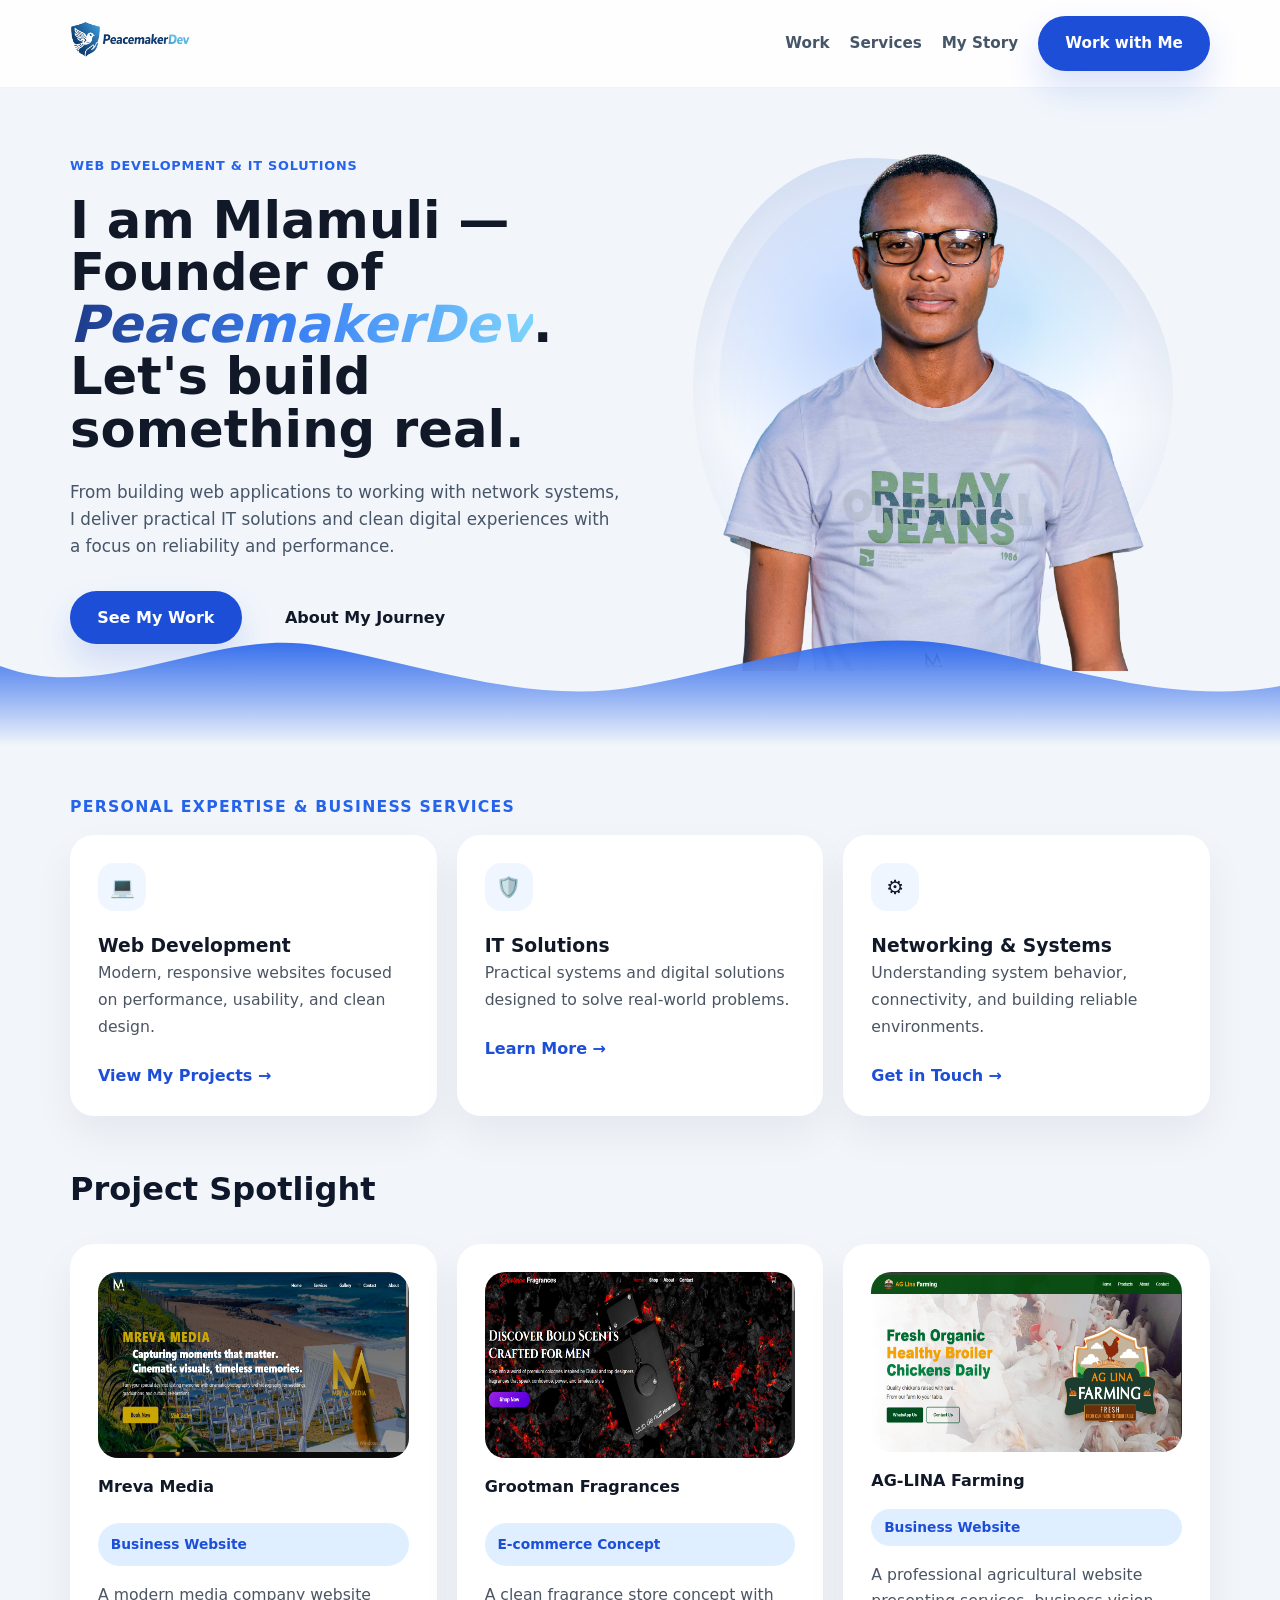
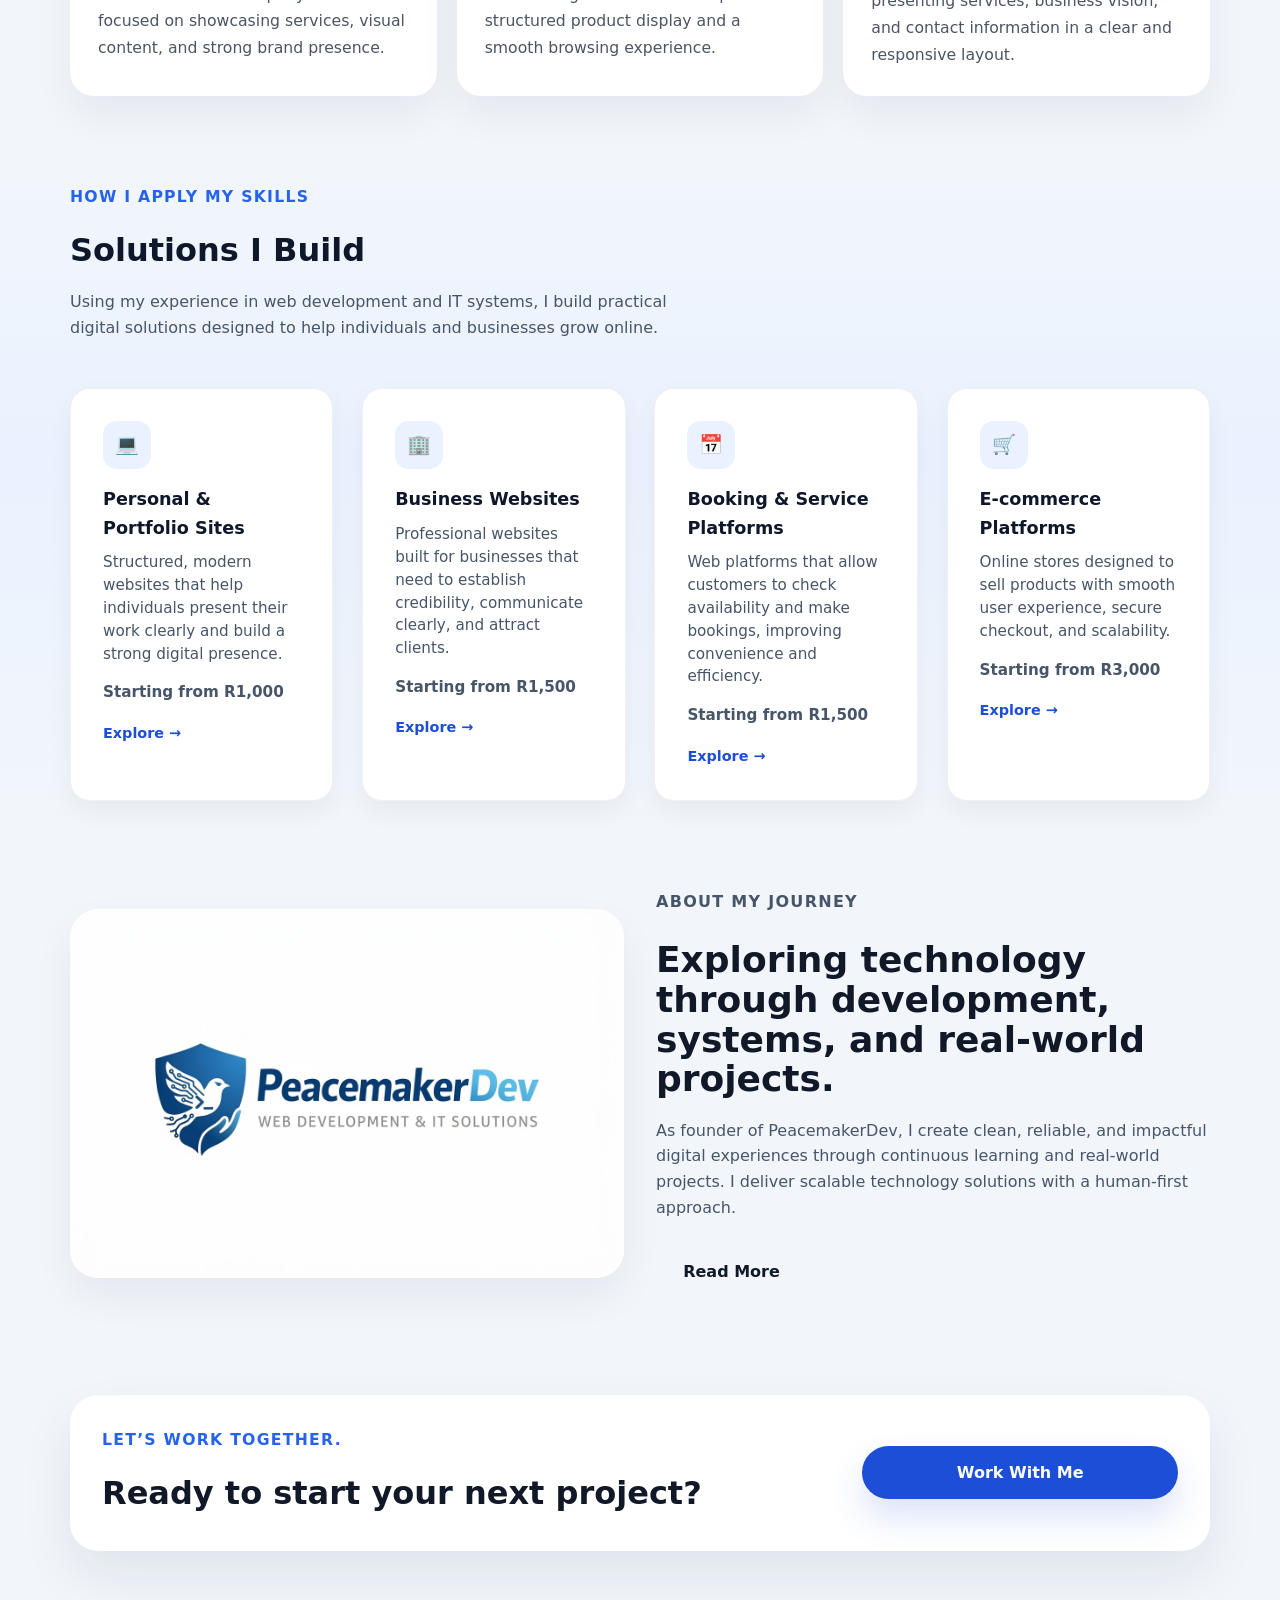
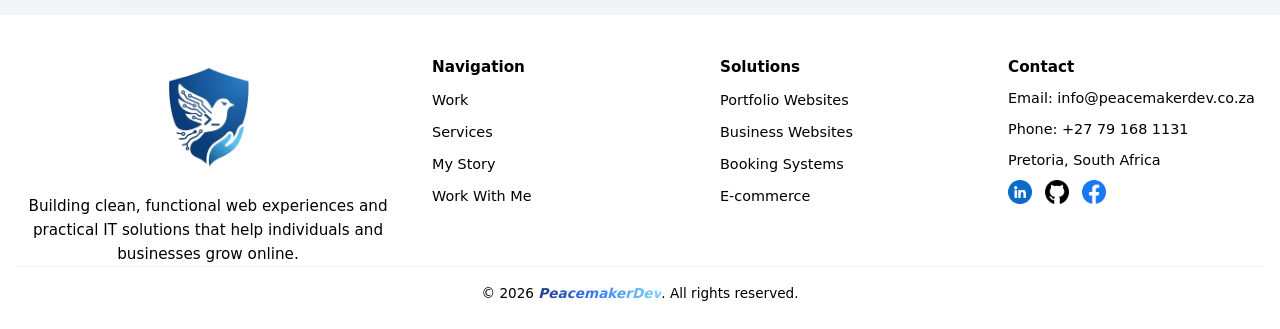
==== index.html @ 826b6e40 "Initial commit with Homepage and About Page completed" ====
<!DOCTYPE html>
<html lang="en">

<head>
  <meta charset="UTF-8" />
  <meta name="viewport" content="width=device-width, initial-scale=1.0" />
  <title>Mlamuli Biyela — Software Engineer | Peacemaker Dev</title>
  <meta name="description" content="Founder of PeacemakerDev. Web Developer & IT Solutions Builder." />
  <link rel="stylesheet" href="css/style.css" />
</head>

<body>
  <header class="site-header">
    <div class="header-inner">
      <a class="brand" href="#">
        <img src="assets/images/logo/logo-secondary.png" alt="PeacemakerDev Logo" width="120" height="40" />
      </a>
      <nav class="site-nav">
        <a href="#projects">Work</a>
        <a href="#services">Services</a>
        <a href="#about-preview">My Story</a>
        <a class="header-cta" href="#contact">Work with Me</a>
      </nav>
    </div>
  </header>

  <main>

    <section id="hero" class="hero-section">
      <div class="hero-container hero-grid">
        <div class="hero-copy">
          <span class="eyebrow"> Web Development & IT solutions</span>
          <h1>I am <strong>Mlamuli </strong> — Founder of <span class="brand-text">PeacemakerDev</span>. Let's build
            something real.</h1>
          <p>From building web applications to working with network systems, I deliver practical IT solutions and
            clean digital experiences with a focus on reliability and performance.</p>
          <div class="hero-actions">
            <a class="button button-primary" href="#projects">See My Work</a>
            <a class="button button-secondary" href="#about-preview">About My Journey</a>
          </div>
        </div>

        <div class="hero-visual">
          <img class="hero-photo" src="assets/images/DSC_0547.png" alt="Mlamuli Biyela" />
          <div class="hero-shield"></div>
        </div>
      </div>
    </section>

    <div class="hero-divider wave">
      <svg viewBox="0 0 1440 160" preserveAspectRatio="none">
        <path d="
        M0,80
        C120,120 240,40 360,60
        C480,80 600,120 720,100
        C840,80 960,40 1080,60
        C1200,80 1320,120 1440,100
        L1440,160
        L0,160
        Z
      " fill="url(#waveGradient)" />
        <defs>
          <linearGradient id="waveGradient" x1="0" y1="0" x2="0" y2="1">
            <stop offset="0%" stop-color="rgba(37, 99, 235, 0.92)" />
            <stop offset="100%" stop-color="#f2f6fb" />
          </linearGradient>
        </defs>
      </svg>
    </div>

    <!-- Services Section -->
    <section id="services" class="cards-section">
      <div class="container">
        <p class="section-label">Personal Expertise & Business Services</p>
        <div class="cards-grid">
          <article class="service-card">
            <div class="card-icon">💻</div>
            <h3>Web Development</h3>
            <p>Modern, responsive websites focused on performance, usability, and clean design.</p>
            <a href="#projects">View My Projects →</a>
          </article>
          <article class="service-card">
            <div class="card-icon">🛡️</div>
            <h3>IT Solutions</h3>
            <p>Practical systems and digital solutions designed to solve real-world problems.</p>
            <a href="#about-preview">Learn More →</a>
          </article>
          <article class="service-card">
            <div class="card-icon">⚙️</div>
            <h3>Networking & Systems</h3>
            <p>Understanding system behavior, connectivity, and building reliable environments.</p>
            <a href="#contact">Get in Touch →</a>
          </article>
        </div>
      </div>
    </section>

    <!-- Project Spotlight Section -->
    <section id="projects" class="project-spotlight">
      <div class="container">
        <div class="section-heading">
          <h2>Project Spotlight</h2>
        </div>
        <div class="project-grid">
          <article class="project-card">
            <div class="project-thumb">
              <img src="assets/images/projects/mrevamedia.png" alt="Mreva Media screenshot" />
            </div>
            <h4>Mreva Media</h4>
            <span class="project-tag">Business Website</span>
            <p class="project-description">A modern media company website focused on showcasing services, visual
              content, and strong brand presence.</p>
          </article>
          <article class="project-card">
            <div class="project-thumb">
              <img src="assets/images/projects/grootmanfragrances.png" alt="Grootman Fragrances screenshot" />
            </div>
            <h4>Grootman Fragrances</h4>
            <span class="project-tag">E-commerce Concept</span>
            <p class="project-description">A clean fragrance store concept with structured product display and a
              smooth browsing experience.</p>
          </article>
          <article class="project-card">
            <div class="project-thumb">
              <img src="assets/images/projects/ag-lina.png" alt="AG-LINA Farming screenshot" />
            </div>
            <h4>AG-LINA Farming</h4>
            <span class="project-tag">Business Website</span>
            <p class="project-description">A professional agricultural website presenting services, business vision,
              and contact information in a clear and responsive layout.</p>
          </article>
        </div>
      </div>
    </section>

    <!-- Solutions Section -->
    <section id="solutions" class="solutions-section">
      <div class="sol-container">

        <p class="section-label">How I Apply My Skills</p>
        <h2 class="section-heading">Solutions I Build</h2>
        <p class="section-intro">
          Using my experience in web development and IT systems, I build practical digital solutions designed to help
          individuals and businesses grow online.
        </p>

        <div class="solutions-grid">

          <article class="sol-card">
            <div class="sol-icon">💻</div>
            <h3>Personal & Portfolio Sites</h3>
            <p>
              Structured, modern websites that help individuals present their work clearly and build a strong digital
              presence.
            </p>
            <p class="price-note">Starting from R1,000</p>
            <a href="#" class="card-link">Explore →</a>
          </article>

          <article class="sol-card">
            <div class="sol-icon">🏢</div>
            <h3>Business Websites</h3>
            <p>
              Professional websites built for businesses that need to establish credibility, communicate clearly, and
              attract clients.
            </p>
            <p class="price-note">Starting from R1,500</p>
            <a href="#" class="card-link">Explore →</a>
          </article>

          <article class="sol-card">
            <div class="sol-icon">📅</div>
            <h3>Booking & Service Platforms</h3>
            <p>
              Web platforms that allow customers to check availability and make bookings, improving convenience and
              efficiency.
            </p>
            <p class="price-note">Starting from R1,500</p>
            <a href="#" class="card-link">Explore →</a>
          </article>

          <article class="sol-card">
            <div class="sol-icon">🛒</div>
            <h3>E‑commerce Platforms</h3>
            <p>
              Online stores designed to sell products with smooth user experience, secure checkout, and scalability.
            </p>
            <p class="price-note">Starting from R3,000</p>
            <a href="#" class="card-link">Explore →</a>
          </article>

        </div>

      </div>
    </section>

    <!-- About Preview Section -->
    <section id="about-preview" class="about-section">
      <div class="container about-grid">
        <div class="about-image">
          <img src="assets/images/logo/logo-primary.jpg" alt="Peacemaker Dev Logo" />
        </div>
        <div class="about-copy">
          <p class="section-label">About My Journey</p>
          <h2>Exploring technology through development, systems, and real-world projects.</h2>
          <p>As founder of PeacemakerDev, I create clean, reliable, and impactful digital experiences through
            continuous learning and real-world projects.
            I deliver scalable technology solutions with a human-first approach.</p>
          <a class="button button-secondary" href="about.html">Read More</a>
        </div>
      </div>
    </section>

    <section id="contact" class="cta-section">
      <div class="container cta-grid">
        <div>
          <p class="section-label">Let’s work together.</p>
          <h2>Ready to start your next project?</h2>
        </div>
        <a class="button button-primary" href="mailto:hello@peacemakerdev.com">Work With Me</a>
      </div>
    </section>

  </main>

  <!-- Footer -->
  <footer class="site-footer">
    <div class="footer-container">

      <!-- Brand -->
      <div class="footer-brand">
        <img src="assets/images/logo/icon-only.png" alt="PeacemakerDev Logo" />
        <p>
          Building clean, functional web experiences and practical IT solutions that help individuals and businesses
          grow online.
        </p>
      </div>

      <!-- Navigation -->
      <div class="footer-links">
        <h4>Navigation</h4>
        <ul>
          <li><a href="#projects">Work</a></li>
          <li><a href="#services">Services</a></li>
          <li><a href="#about-preview">My Story</a></li>
          <li><a href="#contact">Work With Me</a></li>
        </ul>
      </div>

      <!-- Services -->
      <div class="footer-links">
        <h4>Solutions</h4>
        <ul>
          <li><a href="#">Portfolio Websites</a></li>
          <li><a href="#">Business Websites</a></li>
          <li><a href="#">Booking Systems</a></li>
          <li><a href="#">E‑commerce</a></li>
        </ul>
      </div>

      <!-- Contact -->
      <div class="footer-contact">
        <div class="contact-info">
          <h4>Contact</h4>
          <p>Email: info@peacemakerdev.co.za</p>
          <p>Phone: +27 79 168 1131</p>
          <p>Pretoria, South Africa</p>
        </div>

        <div class="social-links">
          <a href="https://www.linkedin.com/in/mlamuli-biyela/" target="_blank" rel="noopener noreferrer">
            <img src="assets/images/icons/linkedin.png" alt="LinkedIn Icon" />
          </a>
          <a href="https://www.github.com/mlamuli-biyela/" target="_blank" rel="noopener noreferrer">
            <img src="assets/images/icons/github.png" alt="GitHub Icon" />
          </a>
          <a href="https://www.facebook.com/mlamuli.biyela/" target="_blank" rel="noopener">
            <img src="assets/images/icons/facebook.png" alt="Facebook Icon" />
          </a>
        </div>
      </div>

    </div>

    <!-- Bottom Bar -->
    <div class="footer-bottom">
      <p>&copy; <span id="current-year"></span> <span class="brand-text">PeacemakerDev</span>. All rights reserved.</p>
    </div>
  </footer>

  <script>
    document.getElementById('current-year').textContent = new Date().getFullYear();
  </script>
</body>

</html>
---- css/style.css ----
/* Base reset */
* {
  box-sizing: border-box;
  margin: 0;
  padding: 0;
}

:root {
  font-family: Inter, system-ui, sans-serif;
  color: #111827;
  background: #f2f6fb;
  line-height: 1.6;
}

html {
  scroll-behavior: smooth;
}

body {
  min-height: 100%;
  background: #f2f6fb;
}

a {
  color: inherit;
  text-decoration: none;
}

/*================ Header ================*/
.site-header {
  background: rgba(255, 255, 255, 0.88);
  backdrop-filter: blur(14px);
  position: sticky;
  top: 0;
  z-index: 10;
  border-bottom: 1px solid rgba(15, 23, 42, 0.05);
}

.header-inner {
  width: min(1140px, calc(100% - 2rem));
  margin: 0 auto;
  display: flex;
  align-items: center;
  justify-content: space-between;
  gap: 1rem;
  padding: 1rem 0;
}

.brand img {
  width: 120px;
  height: 40px;
  object-fit: contain;
}

.site-nav {
  display: flex;
  align-items: center;
  gap: 1.25rem;
  flex-wrap: wrap;
}

.site-nav a {
  color: #475569;
  font-weight: 700;
  font-size: 0.95rem;
}

.header-cta {
  display: inline-flex;
  align-items: center;
  justify-content: center;
  border: none;
  border-radius: 999px;
  padding: 0.95rem 1.7rem;
  font-weight: 600;
  background: #1d4ed8;
  color: white !important;
  box-shadow: 0 18px 35px rgba(29, 78, 216, 0.16);
  transition: transform 180ms ease, background-color 180ms ease, box-shadow 180ms ease;
}

.header-cta:hover {
  transform: translateY(-1px);
}

.button {
  display: inline-flex;
  align-items: center;
  justify-content: center;
  border: none;
  border-radius: 999px;
  padding: 0.85rem 1.7rem;
  font-weight: 600;
  transition: transform 180ms ease, background-color 180ms ease, box-shadow 180ms ease;
}

.button:hover,
button:hover {
  transform: translateY(-1px);
}

.button-primary {
  background: #1d4ed8;
  color: white;
  box-shadow: 0 18px 35px rgba(29, 78, 216, 0.16);
}



.container {
  width: min(1140px, calc(100% - 2rem));
  margin: 0 auto;
}

.hero-section {
  padding: 4rem 0 2rem;
}

.hero-container {
  width: min(1140px, calc(100% - 2rem));
  margin: 0 auto;
}

.hero-grid {
  display: grid;
  grid-template-columns: repeat(2, minmax(0, 1fr));
  gap: 2rem;
  align-items: center;
}

.eyebrow {
  display: inline-block;
  margin-bottom: 1.1rem;
  color: #2563eb;
  font-weight: 700;
  letter-spacing: 0.06em;
  text-transform: uppercase;
  font-size: 0.8rem;
}

.hero-copy h1 {
  font-size: clamp(2.8rem, 4vw, 4.5rem);
  line-height: 1.02;
  max-width: 760px;
}

.brand-text {
  font-style: italic;
  font-weight: 700;

  background: linear-gradient(90deg, #1e3a8a, #3b82f6, #7dd3fc);
  -webkit-background-clip: text;
  -webkit-text-fill-color: transparent;

  /* fallback for non-webkit browsers */
  background-clip: text;
  color: transparent;
}

.hero-copy p {
  margin: 1.5rem 0 2rem;
  max-width: 610px;
  color: #475569;
  font-size: 1.05rem;
}

.hero-actions {
  display: flex;
  gap: 1rem;
  flex-wrap: wrap;
}

.hero-visual {
  min-height: 420px;
  display: grid;
  place-items: center;
  position: relative;
}

.hero-photo {
  width: min(460px, 100%);
  border-radius: 30px;
  object-fit: cover;
  z-index: 2;
  position: absolute;
  top: 50%;
  left: 50%;
  transform: translate(-50%, -50%);
}

.hero-shield {
  width: min(480px, 100%);
  aspect-ratio: 1/1;
  border-radius: 36% 64% 57% 43% / 48% 49% 51% 52%;
  background: linear-gradient(180deg, #e0ebff 0%, #f8fbff 55%, #eef4ff 100%);
  box-shadow: inset 0 24px 80px rgba(15, 23, 42, 0.08);
  position: relative;
}

.hero-shield::before {
  content: "";
  position: absolute;
  inset: 1.6rem;
  background: radial-gradient(circle at 35% 35%, rgba(59, 130, 246, 0.28), transparent 45%),
    radial-gradient(circle at 70% 30%, rgba(14, 165, 233, 0.16), transparent 28%);
  border-radius: inherit;
}

.hero-divider.wave {
  position: relative;
  height: 160px;
  margin-top: -90px; /* pulls wave over hero image */
  z-index: 5;
  pointer-events: none;
}

.hero-divider.wave svg {
  width: 100%;
  height: 100%;
  display: block;
}


/*================ Cards & Projects ================*/
.cards-section {
  padding: 3rem 0;
}

.section-label {
  display: block;
  color: #2563eb;
  font-weight: 700;
  margin-bottom: 1rem;
  letter-spacing: 0.08em;
  text-transform: uppercase;
  font-size: 0.98rem;
}

.cards-grid,
.project-grid {
  display: grid;
  grid-template-columns: repeat(3, minmax(0, 1fr));
  gap: 1.25rem;
}

.service-card,
.project-card {
  background: white;
  border-radius: 24px;
  padding: 1.75rem;
  box-shadow: 0 18px 40px rgba(15, 23, 42, 0.06);
}

.service-card {
  min-height: 250px;
}

.card-icon {
  width: 3rem;
  height: 3rem;
  display: grid;
  place-items: center;
  border-radius: 16px;
  background: #eff6ff;
  font-size: 1.25rem;
  margin-bottom: 1.2rem;
}

.service-card h3,
.project-card h4 {
  color: #111827;
}

.service-card p,
.project-card p {
  color: #4b5563;
  line-height: 1.7;
  font-size: 0.98rem;
}

.service-card a {
  margin-top: 1.4rem;
  display: inline-block;
  color: #1d4ed8;
  font-weight: 700;
}

.project-spotlight {
  padding: 0 0 3rem;
}

.section-heading h2 {
  font-size: 2rem;
  margin-bottom: 1.75rem;
  color: #0f172a;
}

.project-card {
  display: grid;
  gap: 1rem;
}

.project-thumb {
  min-height: 180px;
  border-radius: 20px;
  background: linear-gradient(135deg, #eff6ff 0%, #dbeafe 100%);
  overflow: hidden;
  display: grid;
  place-items: center;
}

.project-thumb img,
.project-thumb picture {
  width: 100%;
  height: 100%;
  object-fit: center;
  display: block;
}

.project-tag {
  display: inline-flex;
  align-items: center;
  padding: 0.45rem 0.8rem;
  border-radius: 999px;
  background:#e0efff;
  color: #1d4ed8;
  font-size: 0.86rem;
  font-weight: 700;
}

.project-description {
  margin: 0;
  color: #475569;
  line-height: 1.75;
}

.about-section {
  padding: 3rem 0;
}

.about-grid {
  display: grid;
  grid-template-columns: 1fr 1fr;
  gap: 2rem;
  align-items: center;
}

.about-image {
  min-height: 340px;
  border-radius: 28px;
  background: linear-gradient(180deg, #eff6ff 0%, #ffffff 100%);
  box-shadow: 0 18px 40px rgba(15, 23, 42, 0.06);
  overflow: hidden;
  display: grid;
  place-items: center;
}

.about-image img {
  width: 100%;
  height: 100%;
  object-fit: cover;
  display: block;
}

.about-copy h2 {
  font-size: 2.25rem;
  margin: 0.7rem 0 1.2rem;
  line-height: 1.1;
}

.about-copy p {
  color: #475569;
  max-width: 680px;
  margin-bottom: 1.6rem;
  font-size: 1rem;
}

/*================ Solutions Section ================*/
.sol-container {
  width: min(1140px, calc(100% - 2rem));
  margin: 0 auto;
}

.solutions-section {
  padding: 2.5rem 0;

  background: linear-gradient(
    180deg,
    #f2f6fb 0%,
    #eaf2ff 45%,
    #f2f6fb 100%
  );
}
/*
.section-label {
  font-size: 0.75rem;
  font-weight: 700;
  letter-spacing: 0.08em;
  text-transform: uppercase;
  color: #1d4ed8;
  margin-bottom: 0.6rem;
}
*/
.section-heading {
  font-size: 2rem;
  font-weight: 700;
  color: #0f172a;
  margin-bottom: 0.8rem;
}

.section-intro {
  max-width: 640px;
  color: #475569;
  margin-bottom: 3rem;
}

.solutions-grid {
  display: grid;
  grid-template-columns: repeat(4, 1fr);
  gap: 1.8rem;
}

.sol-card {
  background: #ffffff;
  border-radius: 20px;
  padding: 2rem;

  border: 1px solid rgba(15, 23, 42, 0.06);

  box-shadow:
    0 10px 25px rgba(15, 23, 42, 0.05);

  transition: all 220ms ease;
}

.sol-card:hover {
  transform: translateY(-6px);

  box-shadow:
    0 20px 40px rgba(15, 23, 42, 0.08);
}

.sol-icon {
  width: 48px;
  height: 48px;
  border-radius: 14px;

  display: grid;
  place-items: center;

  font-size: 1.2rem;

  background: #eaf2ff;
  color: #2563eb;

  margin-bottom: 1rem;
}

.sol-card h3 {
  font-size: 1.1rem;
  margin-bottom: 0.6rem;
  color: #0f172a;
}

.sol-card p {
  font-size: 0.95rem;
  color: #475569;
  line-height: 1.5;
}

.price-note {
  margin-top: 1rem;
  font-size: 0.85rem;
  color: #334155; 
  font-weight: 600;
}

.card-link {
  display: inline-block;
  margin-top: 1.1rem;

  font-size: 0.9rem;
  font-weight: 600;

  color: #1d4ed8;
  transition: transform 160ms ease;
}

.card-link:hover {
  transform: translateX(4px);
}

/*================ Responsive ================*/
@media (max-width: 1024px) {
  .solutions-grid {
    grid-template-columns: repeat(2, 1fr);
  }
}

@media (max-width: 640px) {
  .solutions-grid {
    grid-template-columns: 1fr;
  }
}

/*================ CTA Section ================*/
.cta-section {
  padding: 3rem 0 4rem;
}

.cta-grid {
  display: grid;
  grid-template-columns: 1.4fr 0.6fr;
  gap: 1.5rem;
  align-items: center;
  background: white;
  border-radius: 28px;
  padding: 2rem;
  box-shadow: 0 24px 52px rgba(15, 23, 42, 0.08);
}

.cta-section h2 {
  font-size: 2rem;
  margin: 0.5rem 0 0;
}

@media (max-width: 980px) {
  .hero-grid,
  .about-grid,
  .cta-grid {
    grid-template-columns: 1fr;
  }

  .cards-grid,
  .project-grid {
    grid-template-columns: 1fr 1fr;
  }
}

@media (max-width: 680px) {
  .header-inner,
  .site-nav {
    flex-direction: column;
    align-items: stretch;
  }

  .site-nav {
    gap: 0.75rem;
  }

  .site-nav a {
    padding: 0.55rem 0;
  }

  .cards-grid,
  .project-grid {
    grid-template-columns: 1fr;
  }

  .hero-section {
    padding-top: 2.5rem;
  }

  .hero-copy h1 {
    font-size: 2.4rem;
  }
}

/*================ HOME FOOTER ================*/
.site-footer {
  background: #ffffff;
  color: #000;
  padding: 2.5rem 1rem 0.5rem 1rem;
  margin-bottom: 0;
}

.footer-container {
  width: 100%;
  margin: 0 auto;
  display: grid;
  grid-template-columns: 1.5fr 1fr 1fr 1fr;
  gap: 2rem;
}

.footer-brand {
  display: flex;
  flex-direction: column;
  align-items: center;
  gap: 1rem;
}

.footer-brand img {
  width: 120px;
  margin-bottom: 0.3rem;
}

.footer-brand p {
  font-size: 0.95rem;
  text-align: center;
  line-height: 1.6;
}

.footer-links h4,
.footer-contact h4 {
  margin-bottom: 0.5rem;
  font-size: 0.95rem;
}

.footer-links ul {
  list-style: none;
}

.footer-links li {
  margin-bottom: 0.4rem;
}

.footer-links a {
  font-size: 0.9rem;
  transition: color 160ms ease;
}

.footer-links a:hover {
  color: #60a5fa;
}

.footer-contact p {
  font-size: 0.9rem;
  margin-bottom: 0.5rem;
}

.social-links {
  display: flex;
  align-items: center;
  gap: 0.8rem;
}

.social-links img {
  width: 24px;
  height: 24px;
  object-fit: contain;
  display: inline-block;
  transition: transform 160ms ease;
}

.footer-bottom {
  border-top: 1px solid rgba(148, 163, 184, 0.15);
  text-align: center;
  padding: 1rem 0;
}

.footer-bottom p {
  font-size: 0.85rem;
}

/*================ Responsive ================*/
@media (max-width: 1024px) {
  .footer-container {
    grid-template-columns: repeat(2, 1fr);
  }
}

@media (max-width: 640px) {
  .footer-container {
    grid-template-columns: 1fr;
    text-align: center;
  }

  .footer-brand img {
    margin-inline: auto;
  }
}

/*================ ABOUT PAGE ================*/
.about-hero {
  padding: 3rem 0;
  padding-bottom: 1rem;
  background:#f2f6fb;
}

.about-hero .about-label {
  width: min(1140px, calc(100% - 2rem));
  margin: 0 auto 2rem;

  font-size: 1.5rem;
  font-weight: 700;
  letter-spacing: 1.2;
  text-transform: uppercase;
  color: #2563eb;
}

.about-hero-grid {
  display: flex;
  gap: 2.5rem;
  align-items: center;
  width: min(1140px, calc(100% - 2rem));
  margin: 0 auto;
}

.about-hero-image img {
  width: 100%;
  max-width: 280px;
  border-radius: 18px;
  object-fit: cover;
  box-shadow: 0 20px 40px rgba(15, 23, 42, 0.08);
}

.about-copy {
  max-width: 800px;
}

.sub-title {
  font-size: clamp(1.8rem, 3vw, 2rem);
  line-height: 1.2;
  margin-bottom: 1rem;
  color: #0f172a;
}

.about-copy p {
  color: #475569;
  line-height: 1.6;
  font-size: 1rem;
}

@media (max-width: 900px) {
  .about-hero-grid {
    grid-template-columns: 1fr;
    text-align: center;
  }

  .about-hero-image img {
    margin: 0 auto;
  }
}

/*================ Focus Areas Section ================*/
.focus-section {
  padding: 1rem 0;
  background:#f2f6fb;
  text-align: center;
}

.about-section-label{
  font-size: 1.6rem;
  font-weight: 700;
  margin-bottom: 1.2rem;
  color: #0f172a;
}

.about-section-label::after {
  content: "";
  display: block;

  width: 90px;
  height: 3px;

  margin: 0.8rem auto 1.2rem;

  background: #2563eb;
  border-radius: 999px;
}

.focus-grid {
  width: 90%;
  margin: 0 auto;
  display: grid;
  grid-template-columns: repeat(2, 1fr);
  gap: 1rem;
}

.focus-card {
  display: flex;
  align-items: center;
  gap: 0.5rem;
  background: #ffffff;
  padding: 0.9rem 1rem;
  border-radius: 12px;
  border: 1px solid rgba(15, 23, 42, 0.06);
  box-shadow: 0 6px 15px rgba(15, 23, 42, 0.04);
  text-align: left;
  transition: all 180ms ease;
}

.focus-card:hover {
  transform: translateY(-3px);
  box-shadow: 0 12px 25px rgba(15, 23, 42, 0.08);
}

.focus-icon {
  font-size: 1.5rem;
  width: 40px;
  height: 40px;
}

.focus-content h3 {
  font-size: 1rem;
  font-weight: 600;
  color: #0f172a;
  margin-bottom: 0.2rem;
}

.focus-content p {
  font-size: 0.9rem;
  color: #64748b;
  line-height: 1.4;
}

@media (max-width: 900px) {
  .focus-grid {
    grid-template-columns: repeat(2, 1fr);
  }
}

@media (max-width: 600px) {
  .focus-grid {
    grid-template-columns: 1fr;
  }
}

/*================ Education Section ================*/
.education-section {
  padding: 2.5rem 0;
  background: #f2f6fb;
  text-align: center;
}

.education-grid {
  width: 90%;
  margin: 0 auto;
  display: grid;
  grid-template-columns: repeat(3, 1fr);
  gap: 1rem;
}

.education-card {
  background: #ffffff;
  border-radius: 12px;
  padding: 1.2rem 1.2rem;
  border: 1px solid rgba(15, 23, 42, 0.06);
  box-shadow: 0 6px 15px rgba(15, 23, 42, 0.04);
  text-align: left;
  transition: all 180ms ease;
}

.education-card:hover {
  transform: translateY(-4px);
  box-shadow: 0 12px 25px rgba(15, 23, 42, 0.08);
}

.education-card h3 {
  font-size: 0.95rem;
  font-weight: 600;
  color: #0f172a;
  margin-bottom: 0.3rem;
}

.institution {
  display: block;
  font-size: 0.8rem;
  font-weight: 600;
  color: #2563eb;
  margin-bottom: 0.2rem;
}

.date {
  font-size: 0.75rem;
  color: #64748b;
  margin-bottom: 0.5rem;
}

.education-card p {
  font-size: 0.8rem;
  color: #64748b;
  line-height: 1.4;
}

@media (max-width: 900px) {
  .education-grid {
    grid-template-columns: repeat(2, 1fr);
  }
}

@media (max-width: 600px) {
  .education-grid {
    grid-template-columns: 1fr;
  }
}

.growth-strip-section {
  padding: 1.5rem 0;
  background: #f2f6fb;
}

.growth-strip-section .section-heading {
  text-align: center;
  margin-bottom: 3rem;
}

.growth-strip-section .sub-label {
  font-size: 0.95rem;
  font-weight: 700;
  letter-spacing: 0.08em;
  text-transform: uppercase;
  color: #2563eb;
  margin-bottom: 0.6rem;
}

.growth-strip {
  width: 90%;
  margin: 0 auto;
  display: grid;
  grid-template-columns: repeat(4, 1fr);
  gap: 1.5rem;
}

.growth-item {
  position: relative;
  padding: 1.4rem 1.2rem;
  background: #ffffff;
  border-radius: 14px;

  border: 1px solid rgba(15, 23, 42, 0.05);

  box-shadow: 0 6px 15px rgba(15, 23, 42, 0.04);

  transition: all 180ms ease;
}

.growth-item:hover {
  transform: translateY(-4px);
  box-shadow: 0 14px 28px rgba(15, 23, 42, 0.08);
}

.growth-number {
  font-size: 0.85rem;
  font-weight: 700;

  color: #2563eb;

  margin-bottom: 0.6rem;

  letter-spacing: 0.08em;
}

.growth-item h3 {
  font-size: 1rem;
  color: #0f172a;
  margin-bottom: 0.4rem;
}

.growth-item p {
  font-size: 0.95rem;
  color: #64748b;
  line-height: 1.4;
}

/*================ Beyond Development Section ================*/
.beyond-section {
  padding: 2.5rem 0;
  background: #f2f6fb;
  text-align: center;
}

.beyond-section p {
  max-width: 640px;
  margin: 0 auto;
  color: #475569;
  line-height: 1.6;
  font-size: 1rem;
}

/*================ Multi-Page Footer ================*/
.multi-page-footer {
  background:white;
  padding: 1rem 2rem;
  display: flex;
  flex-direction: row;
  justify-content: space-between;
  align-items: center;
}

.multi-page-footer img {
  width: 25px;
  height: 25px;
  object-fit: contain;
  display: block;
  margin: 0 auto;
}

.footer-socials {
  display: flex;
  align-items: center;
  gap: 0.8rem;
}

.footer-socials a {
  display: inline-flex;
  align-items: center;
  justify-content: center;

  width: 30px;
  height: 30px;

  border-radius: 8px;
  transition: all 180ms ease;
}

.footer-socials a:hover {
  background: rgba(37, 99, 235, 0.15);
  transform: translateY(-2px);
}

.footer-copyright p {
  font-size: 0.8rem;
  color: #64748b;
  line-height: 1.4;
}

@media (max-width: 640px) {
  .multi-page-footer {
    flex-direction: column;
    text-align: center;
  }

  .footer-socials {
    order: 2;
  }

  .footer-brand {
    order: 1;
  }

  .footer-copyright {
    order: 3;
  }
}
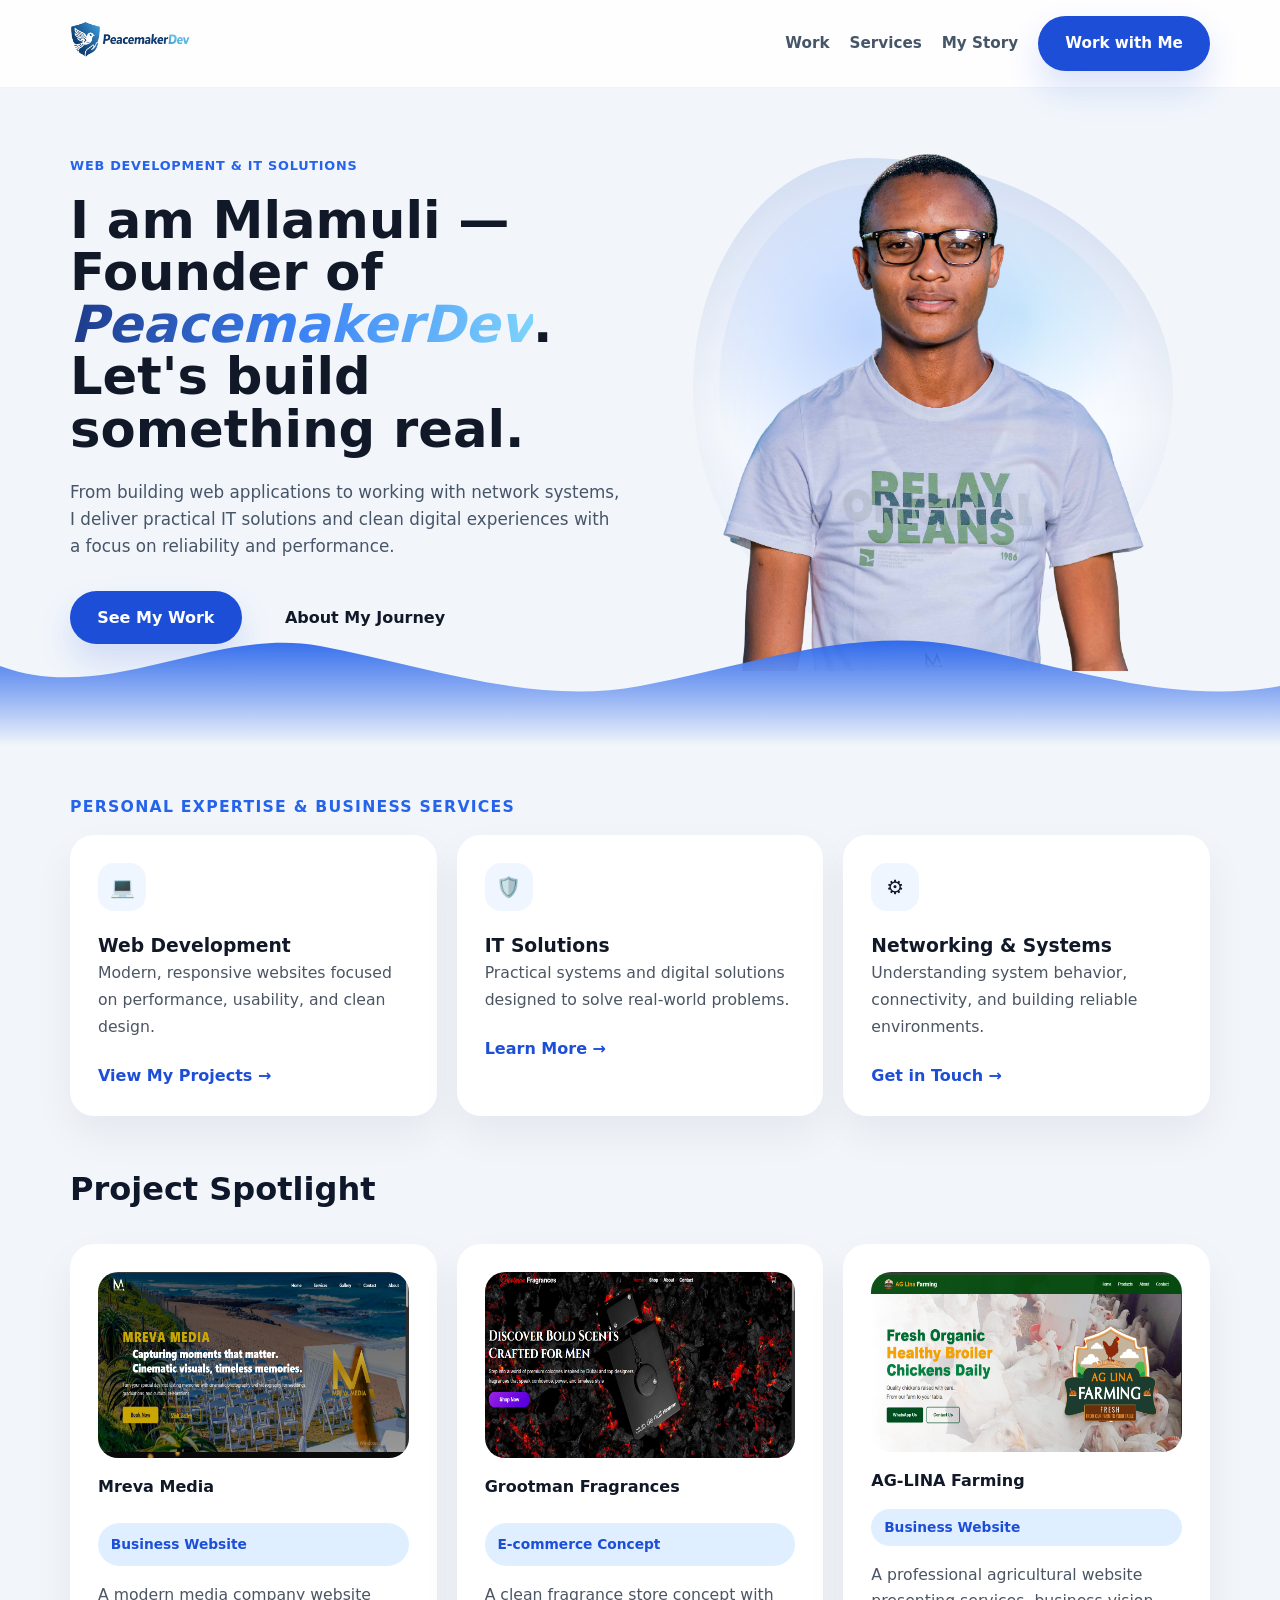
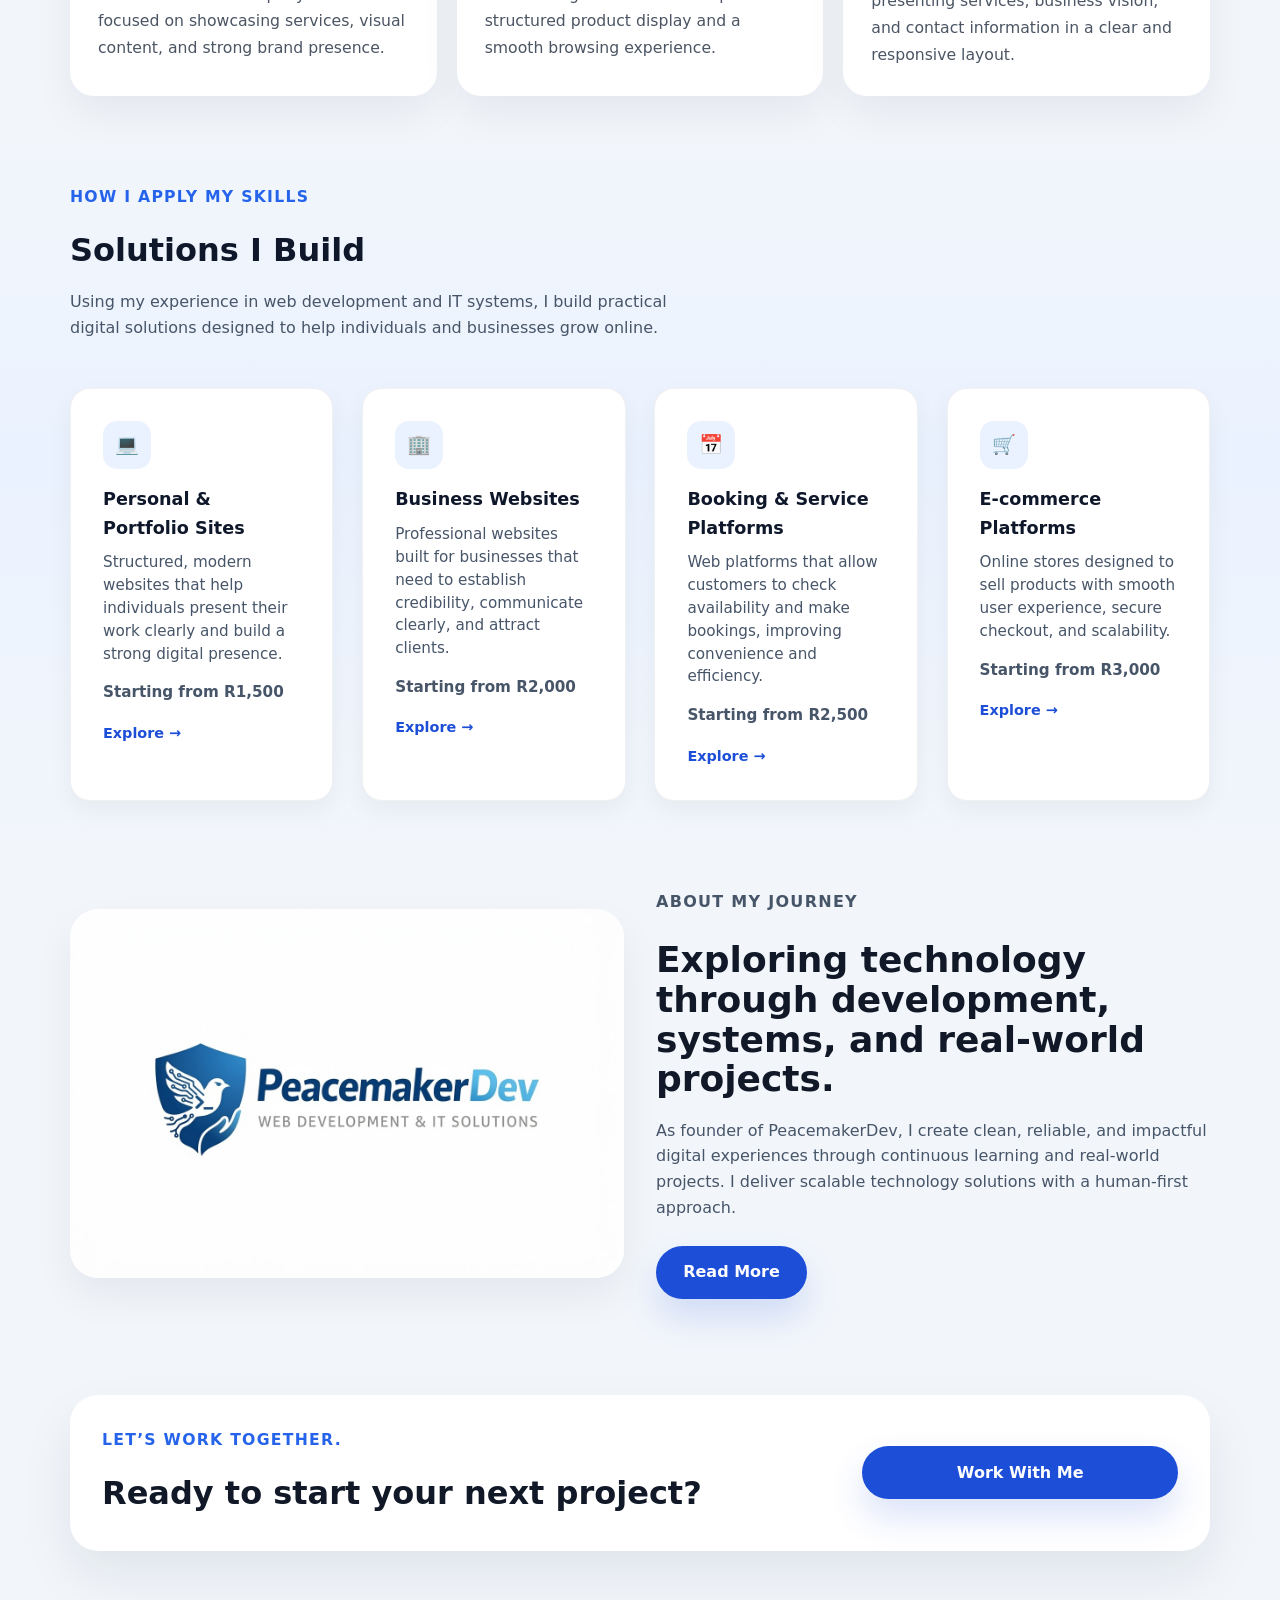
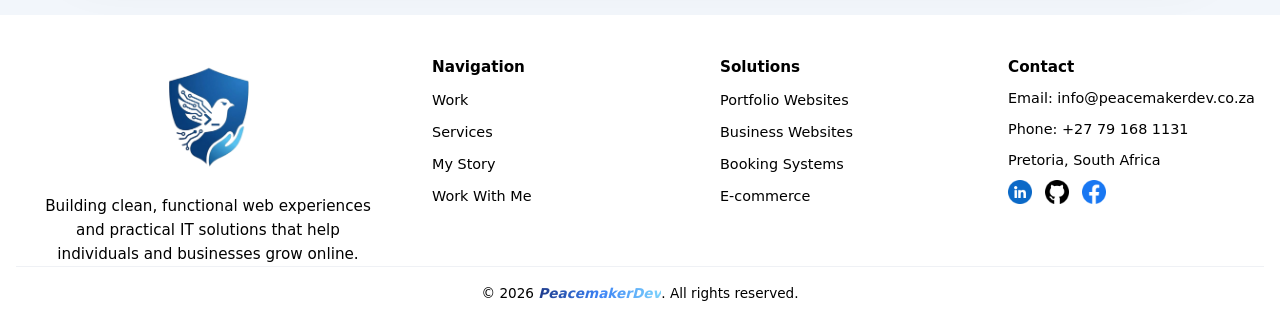
==== commit 1d7fbb9e: "New css standaolone files for about and services pages. Updated index.html to link to services page " ====
--- a/index.html
+++ b/index.html
@@ -17,7 +17,7 @@
       </a>
       <nav class="site-nav">
         <a href="#projects">Work</a>
-        <a href="#services">Services</a>
+        <a href="services.html">Services</a>
         <a href="#about-preview">My Story</a>
         <a class="header-cta" href="#contact">Work with Me</a>
       </nav>
@@ -153,8 +153,8 @@
               Structured, modern websites that help individuals present their work clearly and build a strong digital
               presence.
             </p>
-            <p class="price-note">Starting from R1,000</p>
-            <a href="#" class="card-link">Explore →</a>
+            <p class="price-note">Starting from R1,500</p>
+            <a href="services.html#packages" class="card-link">Explore →</a>
           </article>
 
           <article class="sol-card">
@@ -164,8 +164,8 @@
               Professional websites built for businesses that need to establish credibility, communicate clearly, and
               attract clients.
             </p>
-            <p class="price-note">Starting from R1,500</p>
-            <a href="#" class="card-link">Explore →</a>
+            <p class="price-note">Starting from R2,000</p>
+            <a href="services.html#packages" class="card-link">Explore →</a>
           </article>
 
           <article class="sol-card">
@@ -175,8 +175,8 @@
               Web platforms that allow customers to check availability and make bookings, improving convenience and
               efficiency.
             </p>
-            <p class="price-note">Starting from R1,500</p>
-            <a href="#" class="card-link">Explore →</a>
+            <p class="price-note">Starting from R2,500</p>
+            <a href="services.html#packages" class="card-link">Explore →</a>
           </article>
 
           <article class="sol-card">
@@ -186,7 +186,7 @@
               Online stores designed to sell products with smooth user experience, secure checkout, and scalability.
             </p>
             <p class="price-note">Starting from R3,000</p>
-            <a href="#" class="card-link">Explore →</a>
+            <a href="services.html#packages" class="card-link">Explore →</a>
           </article>
 
         </div>
@@ -206,7 +206,7 @@
           <p>As founder of PeacemakerDev, I create clean, reliable, and impactful digital experiences through
             continuous learning and real-world projects.
             I deliver scalable technology solutions with a human-first approach.</p>
-          <a class="button button-secondary" href="about.html">Read More</a>
+          <a class="button button-primary" href="about.html">Read More</a>
         </div>
       </div>
     </section>
@@ -241,7 +241,7 @@
         <h4>Navigation</h4>
         <ul>
           <li><a href="#projects">Work</a></li>
-          <li><a href="#services">Services</a></li>
+          <li><a href="services.html">Services</a></li>
           <li><a href="#about-preview">My Story</a></li>
           <li><a href="#contact">Work With Me</a></li>
         </ul>
@@ -251,10 +251,10 @@
       <div class="footer-links">
         <h4>Solutions</h4>
         <ul>
-          <li><a href="#">Portfolio Websites</a></li>
-          <li><a href="#">Business Websites</a></li>
-          <li><a href="#">Booking Systems</a></li>
-          <li><a href="#">E‑commerce</a></li>
+          <li><a href="services.html#packages">Portfolio Websites</a></li>
+          <li><a href="services.html#packages">Business Websites</a></li>
+          <li><a href="services.html#packages">Booking Systems</a></li>
+          <li><a href="services.html#packages">E‑commerce</a></li>
         </ul>
       </div>
 
--- a/css/style.css
+++ b/css/style.css
@@ -597,6 +597,7 @@
 .footer-brand p {
   font-size: 0.95rem;
   text-align: center;
+  width: 90%;
   line-height: 1.6;
 }
 
@@ -668,304 +669,6 @@
   .footer-brand img {
     margin-inline: auto;
   }
-}
-
-/*================ ABOUT PAGE ================*/
-.about-hero {
-  padding: 3rem 0;
-  padding-bottom: 1rem;
-  background:#f2f6fb;
-}
-
-.about-hero .about-label {
-  width: min(1140px, calc(100% - 2rem));
-  margin: 0 auto 2rem;
-
-  font-size: 1.5rem;
-  font-weight: 700;
-  letter-spacing: 1.2;
-  text-transform: uppercase;
-  color: #2563eb;
-}
-
-.about-hero-grid {
-  display: flex;
-  gap: 2.5rem;
-  align-items: center;
-  width: min(1140px, calc(100% - 2rem));
-  margin: 0 auto;
-}
-
-.about-hero-image img {
-  width: 100%;
-  max-width: 280px;
-  border-radius: 18px;
-  object-fit: cover;
-  box-shadow: 0 20px 40px rgba(15, 23, 42, 0.08);
-}
-
-.about-copy {
-  max-width: 800px;
-}
-
-.sub-title {
-  font-size: clamp(1.8rem, 3vw, 2rem);
-  line-height: 1.2;
-  margin-bottom: 1rem;
-  color: #0f172a;
-}
-
-.about-copy p {
-  color: #475569;
-  line-height: 1.6;
-  font-size: 1rem;
-}
-
-@media (max-width: 900px) {
-  .about-hero-grid {
-    grid-template-columns: 1fr;
-    text-align: center;
-  }
-
-  .about-hero-image img {
-    margin: 0 auto;
-  }
-}
-
-/*================ Focus Areas Section ================*/
-.focus-section {
-  padding: 1rem 0;
-  background:#f2f6fb;
-  text-align: center;
-}
-
-.about-section-label{
-  font-size: 1.6rem;
-  font-weight: 700;
-  margin-bottom: 1.2rem;
-  color: #0f172a;
-}
-
-.about-section-label::after {
-  content: "";
-  display: block;
-
-  width: 90px;
-  height: 3px;
-
-  margin: 0.8rem auto 1.2rem;
-
-  background: #2563eb;
-  border-radius: 999px;
-}
-
-.focus-grid {
-  width: 90%;
-  margin: 0 auto;
-  display: grid;
-  grid-template-columns: repeat(2, 1fr);
-  gap: 1rem;
-}
-
-.focus-card {
-  display: flex;
-  align-items: center;
-  gap: 0.5rem;
-  background: #ffffff;
-  padding: 0.9rem 1rem;
-  border-radius: 12px;
-  border: 1px solid rgba(15, 23, 42, 0.06);
-  box-shadow: 0 6px 15px rgba(15, 23, 42, 0.04);
-  text-align: left;
-  transition: all 180ms ease;
-}
-
-.focus-card:hover {
-  transform: translateY(-3px);
-  box-shadow: 0 12px 25px rgba(15, 23, 42, 0.08);
-}
-
-.focus-icon {
-  font-size: 1.5rem;
-  width: 40px;
-  height: 40px;
-}
-
-.focus-content h3 {
-  font-size: 1rem;
-  font-weight: 600;
-  color: #0f172a;
-  margin-bottom: 0.2rem;
-}
-
-.focus-content p {
-  font-size: 0.9rem;
-  color: #64748b;
-  line-height: 1.4;
-}
-
-@media (max-width: 900px) {
-  .focus-grid {
-    grid-template-columns: repeat(2, 1fr);
-  }
-}
-
-@media (max-width: 600px) {
-  .focus-grid {
-    grid-template-columns: 1fr;
-  }
-}
-
-/*================ Education Section ================*/
-.education-section {
-  padding: 2.5rem 0;
-  background: #f2f6fb;
-  text-align: center;
-}
-
-.education-grid {
-  width: 90%;
-  margin: 0 auto;
-  display: grid;
-  grid-template-columns: repeat(3, 1fr);
-  gap: 1rem;
-}
-
-.education-card {
-  background: #ffffff;
-  border-radius: 12px;
-  padding: 1.2rem 1.2rem;
-  border: 1px solid rgba(15, 23, 42, 0.06);
-  box-shadow: 0 6px 15px rgba(15, 23, 42, 0.04);
-  text-align: left;
-  transition: all 180ms ease;
-}
-
-.education-card:hover {
-  transform: translateY(-4px);
-  box-shadow: 0 12px 25px rgba(15, 23, 42, 0.08);
-}
-
-.education-card h3 {
-  font-size: 0.95rem;
-  font-weight: 600;
-  color: #0f172a;
-  margin-bottom: 0.3rem;
-}
-
-.institution {
-  display: block;
-  font-size: 0.8rem;
-  font-weight: 600;
-  color: #2563eb;
-  margin-bottom: 0.2rem;
-}
-
-.date {
-  font-size: 0.75rem;
-  color: #64748b;
-  margin-bottom: 0.5rem;
-}
-
-.education-card p {
-  font-size: 0.8rem;
-  color: #64748b;
-  line-height: 1.4;
-}
-
-@media (max-width: 900px) {
-  .education-grid {
-    grid-template-columns: repeat(2, 1fr);
-  }
-}
-
-@media (max-width: 600px) {
-  .education-grid {
-    grid-template-columns: 1fr;
-  }
-}
-
-.growth-strip-section {
-  padding: 1.5rem 0;
-  background: #f2f6fb;
-}
-
-.growth-strip-section .section-heading {
-  text-align: center;
-  margin-bottom: 3rem;
-}
-
-.growth-strip-section .sub-label {
-  font-size: 0.95rem;
-  font-weight: 700;
-  letter-spacing: 0.08em;
-  text-transform: uppercase;
-  color: #2563eb;
-  margin-bottom: 0.6rem;
-}
-
-.growth-strip {
-  width: 90%;
-  margin: 0 auto;
-  display: grid;
-  grid-template-columns: repeat(4, 1fr);
-  gap: 1.5rem;
-}
-
-.growth-item {
-  position: relative;
-  padding: 1.4rem 1.2rem;
-  background: #ffffff;
-  border-radius: 14px;
-
-  border: 1px solid rgba(15, 23, 42, 0.05);
-
-  box-shadow: 0 6px 15px rgba(15, 23, 42, 0.04);
-
-  transition: all 180ms ease;
-}
-
-.growth-item:hover {
-  transform: translateY(-4px);
-  box-shadow: 0 14px 28px rgba(15, 23, 42, 0.08);
-}
-
-.growth-number {
-  font-size: 0.85rem;
-  font-weight: 700;
-
-  color: #2563eb;
-
-  margin-bottom: 0.6rem;
-
-  letter-spacing: 0.08em;
-}
-
-.growth-item h3 {
-  font-size: 1rem;
-  color: #0f172a;
-  margin-bottom: 0.4rem;
-}
-
-.growth-item p {
-  font-size: 0.95rem;
-  color: #64748b;
-  line-height: 1.4;
-}
-
-/*================ Beyond Development Section ================*/
-.beyond-section {
-  padding: 2.5rem 0;
-  background: #f2f6fb;
-  text-align: center;
-}
-
-.beyond-section p {
-  max-width: 640px;
-  margin: 0 auto;
-  color: #475569;
-  line-height: 1.6;
-  font-size: 1rem;
 }
 
 /*================ Multi-Page Footer ================*/
@@ -989,6 +692,7 @@
 .footer-socials {
   display: flex;
   align-items: center;
+  margin-left: 7rem;
   gap: 0.8rem;
 }
 
@@ -1012,6 +716,7 @@
 .footer-copyright p {
   font-size: 0.8rem;
   color: #64748b;
+  text-align: center;
   line-height: 1.4;
 }
 
